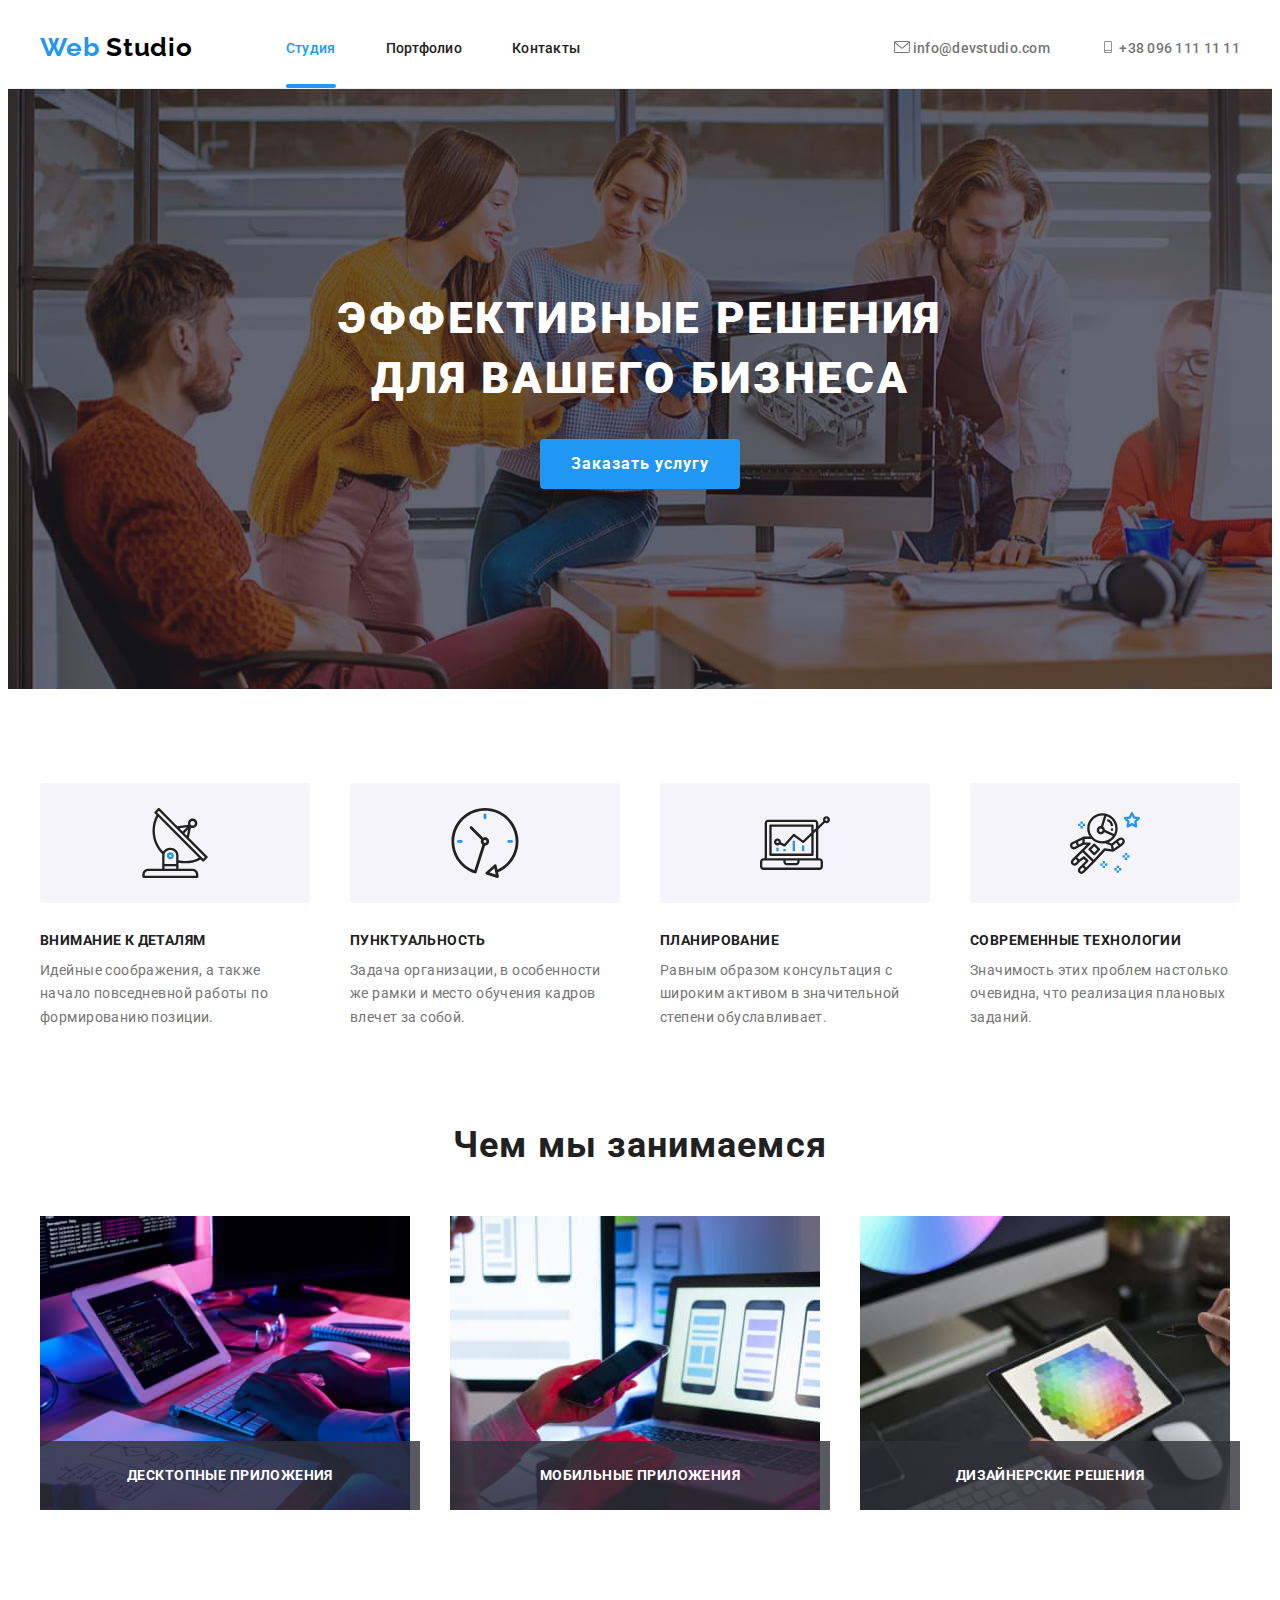
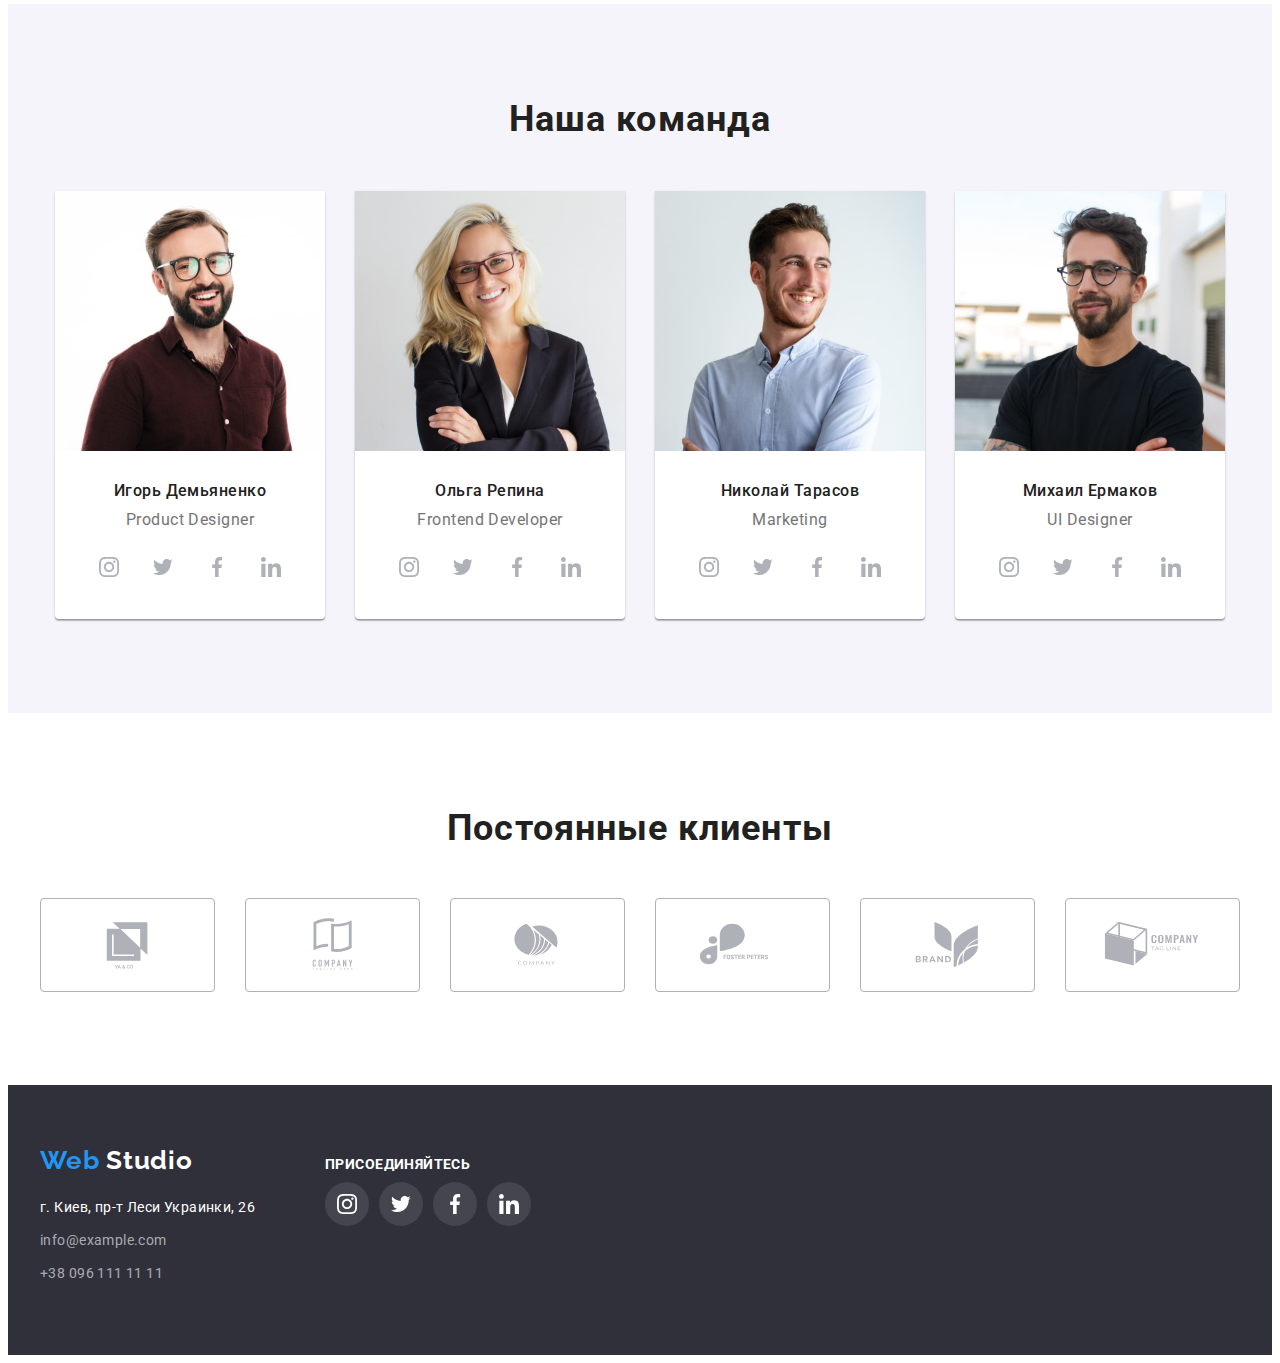
==== index.html @ 9832f0da "HW5" ====
<!DOCTYPE html>
<html lang="ru">
  <head>
    <meta charset="UTF-8" />
    <meta http-equiv="X-UA-Compatible" content="IE=edge" />
    <meta name="viewport" content="width=device-width, initial-scale=1.0" />
    <title>Судия</title>
    <link rel="preconnect" href="https://fonts.googleapis.com" />
    <link rel="preconnect" href="https://fonts.gstatic.com" crossorigin />
    <link
      href="https://fonts.googleapis.com/css2?family=Raleway:wght@700&family=Roboto:wght@400;500;700;900&display=swap"
      rel="stylesheet"
    />
    <link
      rel="stylesheet"
      href="https://cdnjs.cloudflare.com/ajax/libs/modern-normalize/1.1.0/modern-normalize.min.css"
      integrity="sha512-wpPYUAdjBVSE4KJnH1VR1HeZfpl1ub8YT/NKx4PuQ5NmX2tKuGu6U/JRp5y+Y8XG2tV+wKQpNHVUX03MfMFn9Q=="
      crossorigin="anonymous"
      referrerpolicy="no-referrer"
    />
    <link rel="stylesheet" href="./css/styles.css" />
  </head>
  <body>
    <!--Шапка-->
    <header class="header">
      <div class="container header-conteiner">
        <nav class="header-nav">
          <div class="logo-all">
            <a class="logo link" href="index.html" lang="en"
              >Web<span class="logo logo-text"> Studio</span></a
            >
          </div>
          <ul class="header-list list">
            <li class="header-item">
              <a class="header-link link current" href="./index.html">Студия</a>
            </li>
            <li class="header-item">
              <a class="header-link link" href="./portfolio.html">Портфолио</a>
            </li>
            <li class="header-item link"><a class="header-link link" href="">Контакты</a></li>
          </ul>
        </nav>
        <ul class="header-list list">
          <li class="header-item">
            <a class="header-address link" href="mailto:info@devstudio.com"
              ><svg class="icon-envelope" width="16" height="12">
                <use href="./images/symbol-defs.svg#icon-envelope"></use>
              </svg>
              info@devstudio.com</a
            >
          </li>
          <li class="header-item">
            <a class="header-address link" href="tel:+380961111111"
              ><svg class="icon-smartphone" width="16" height="12">
                <use href="./images/symbol-defs.svg#icon-smartphone"></use>
              </svg>
              +38 096 111 11 11</a
            >
          </li>
        </ul>
      </div>
    </header>
    <main>
      <!--Герой-->
      <section class="hero">
        <div class="container">
          <h1 class="hero-title">Эффективные решения для вашего бизнеса</h1>
          <button class="hero-btn button" type="button" data-modal-open>Заказать услугу</button>
        </div>
      </section>
      <!--Преимущества-->
      <section class="advantages">
        <div class="container">
          <h2 class="visually-hidden advantages-tittle title">Преимущества</h2>
          <ul class="advantages-list list">
            <li class="advantages-item">
              <div class="advantages-icon">
                <svg class="icon-antenna" width="70" height="70">
                  <use href="./images/symbol-defs.svg#icon-antenna"></use>
                </svg>
              </div>
              <h3 class="advantages-subtittle">Внимание к деталям</h3>
              <p class="advantages-text">
                Идейные соображения, a также начало повседневной работы по формированию позиции.
              </p>
            </li>
            <li class="advantages-item">
              <div class="advantages-icon">
                <svg class="icon-clock" width="70" height="70">
                  <use href="./images/symbol-defs.svg#icon-clock"></use>
                </svg>
              </div>
              <h3 class="advantages-subtittle">Пунктуальность</h3>
              <p class="advantages-text">
                Задача организации, в особенности же рамки и место обучения кадров влечет за собой.
              </p>
            </li>
            <li class="advantages-item">
              <div class="advantages-icon">
                <svg class="icon-diagram" width="70" height="70">
                  <use href="./images/symbol-defs.svg#icon-diagram"></use>
                </svg>
              </div>
              <h3 class="advantages-subtittle">Планирование</h3>
              <p class="advantages-text">
                Равным образом консультация c широким активом в значительной степени обуславливает.
              </p>
            </li>
            <li class="advantages-item">
              <div class="advantages-icon">
                <svg class="icon-astronaut" width="70" height="70">
                  <use href="./images/symbol-defs.svg#icon-astronaut"></use>
                </svg>
              </div>
              <h3 class="advantages-subtittle">Современные технологии</h3>
              <p class="advantages-text">
                Значимость этих проблем настолько очевидна, что реализация плановых заданий.
              </p>
            </li>
          </ul>
        </div>
      </section>
      <!--Чем мы занимаемся-->
      <section class="job">
        <div class="container">
          <h2 class="job-tittle title">Чем мы занимаемся</h2>
          <ul class="job-list list">
            <li class="job-item">
              <img
                class="job-img"
                src="./images/typinghands.jpg"
                alt="Руки печатают текст на клавиатуре"
                width="370"
                height="294"
              />
              <h3 class="job-subtitle">Десктопные приложения</h3>
            </li>
            <li class="job-item">
              <img
                class="job-img"
                src="./images/laptopwithphone.jpg"
                alt="Ноутбук и телефон в руках"
                width="370"
                height="294"
              />
              <h3 class="job-subtitle">Мобильные приложения</h3>
            </li>
            <li class="job-item">
              <img
                class="job-img"
                src="./images/paletteonthetablet.jpg"
                alt="Палитра на планшете"
                width="370"
                height="294"
              />
              <h3 class="job-subtitle">Дизайнерские решения</h3>
            </li>
          </ul>
        </div>
      </section>
      <!--Команада-->
      <section class="team">
        <div class="container">
          <h2 class="team-tittle title">Наша команда</h2>
          <ul class="team-list list">
            <li class="team-item">
                <img
                  class="team-img"
                  src="./images/productdesigner.jpg"
                  alt="Фото Игоря Демьяненко"
                  width="270"
                  height="260"
                />
                <div class="team-container">
                  <h3 class="team-subtittle">Игорь Демьяненко</h3>
                  <p class="team-text" lang="en">Product Designer</p>
                  <div class="team-soc">
                    <ul class="soc-list list">
                      <li class="soc-item">
                        <a class="soc-link link" href="https://instagram.com"
                          ><svg class="icon-instagram" width="20" height="20">
                            <use href="./images/symbol-defs.svg#icon-instagram"></use></svg></a>
                      </li>
                      <li class="soc-item">
                        <a class="soc-link link" href="https://twitter.com">
                          <svg class="icon-twitter" width="20" height="20">
                            <use href="./images/symbol-defs.svg#icon-twitter"></use></svg>
                        </a>
                      </li>
                      <li class="soc-item">
                        <a class="soc-link link" href="https://facebook.com">
                          <svg class="icon-facebook" width="20" height="20">
                            <use href="./images/symbol-defs.svg#icon-facebook"></use></svg>
                        </a>
                      </li>
                      <li class="soc-item">
                        <a class="soc-link link" href="https://linkedin.com">
                          <svg class="icon-linkedin" width="20" height="20">
                            <use href="./images/symbol-defs.svg#icon-linkedin"></use></svg>
                        </a>
                      </li>
                    </ul>
                  </div>
                </div>
            </li>
            <li class="team-item">
                <img
                  class="team-img"
                  src="./images/frontenddeveloper.jpg"
                  alt="Фото Ольги Репиной"
                  width="270"
                  height="260" />
                <div class="team-container">
                  <h3 class="team-subtittle">Ольга Репина</h3>
                  <p class="team-text" lang="en">Frontend Developer</p>
                  <div class="team-soc">
                    <ul class="soc-list list">
                      <li class="soc-item">
                        <a class="soc-link link" href="https://www.instagram.com/">
                          <svg class="icon-instagram" width="20" height="20">
                            <use href="./images/symbol-defs.svg#icon-instagram"></use>
                          </svg>
                        </a>
                      </li>
                      <li class="soc-item">
                        <a class="soc-link link" href="https://twitter.com">
                          <svg class="icon-twitter" width="20" height="20">
                            <use href="./images/symbol-defs.svg#icon-twitter"></use>
                          </svg>
                        </a>
                      </li>
                      <li class="soc-item">
                        <a class="soc-link link" href="https://www.facebook.com">
                          <svg class="icon-facebook" width="20" height="20">
                            <use href="./images/symbol-defs.svg#icon-facebook"></use>
                          </svg>
                        </a>
                      </li>
                      <li class="soc-item">
                        <a class="soc-link link" href="https://www.linkedin.com">
                          <svg class="icon-linkedin" width="20" height="20">
                            <use href="./images/symbol-defs.svg#icon-linkedin"></use>
                          </svg>
                        </a>
                      </li>
                    </ul>
                  </div></div
              >
            </li>
            <li class="team-item">
                <img
                  class="team-img"
                  src="./images/marketing.jpg"
                  alt="Фото Николая Тарасова"
                  width="270"
                  height="260" />
                <div class="team-container">
                  <h3 class="team-subtittle">Николай Тарасов</h3>
                  <p class="team-text" lang="en">Marketing</p>
                  <div class="team-soc">
                    <ul class="soc-list list">
                      <li class="soc-item">
                        <a class="soc-link link" href="https://www.instagram.com/">
                          <svg class="icon-instagram" width="20" height="20">
                            <use href="./images/symbol-defs.svg#icon-instagram"></use>
                          </svg>
                        </a>
                      </li>
                      <li class="soc-item">
                        <a class="soc-link link" href="https://twitter.com">
                          <svg class="icon-twitter" width="20" height="20">
                            <use href="./images/symbol-defs.svg#icon-twitter"></use>
                          </svg>
                        </a>
                      </li>
                      <li class="soc-item">
                        <a class="soc-link link" href="https://www.facebook.com">
                          <svg class="icon-facebook" width="20" height="20">
                            <use href="./images/symbol-defs.svg#icon-facebook"></use>
                          </svg>
                        </a>
                      </li>
                      <li class="soc-item">
                        <a class="soc-link link" href="https://www.linkedin.com">
                          <svg class="icon-linkedin" width="20" height="20">
                            <use href="./images/symbol-defs.svg#icon-linkedin"></use>
                          </svg>
                        </a>
                      </li>
                    </ul>
                  </div></div
              >
            </li>
            <li class="team-item">
                <img
                  class="team-img"
                  src="./images/uidesigner.jpg"
                  alt="Фото Михаила Ермакова"
                  width="270"
                  height="260" />
                <div class="team-container">
                  <h3 class="team-subtittle">Михаил Ермаков</h3>
                  <p class="team-text" lang="en">UI Designer</p>
                  <div class="team-soc">
                    <ul class="soc-list list">
                      <li class="soc-item">
                        <a class="soc-link link" href="https://www.instagram.com/">
                          <svg class="icon-instagram" width="20" height="20">
                            <use href="./images/symbol-defs.svg#icon-instagram"></use>
                          </svg>
                        </a>
                      </li>
                      <li class="soc-item">
                        <a class="soc-link link" href="https://twitter.com">
                          <svg class="icon-twitter" width="20" height="20">
                            <use href="./images/symbol-defs.svg#icon-twitter"></use>
                          </svg>
                        </a>
                      </li>
                      <li class="soc-item">
                        <a class="soc-link link" href="https://www.facebook.com">
                          <svg class="icon-facebook" width="20" height="20">
                            <use href="./images/symbol-defs.svg#icon-facebook"></use>
                          </svg>
                        </a>
                      </li>
                      <li class="soc-item">
                        <a class="soc-link link" href="https://www.linkedin.com">
                          <svg class="icon-linkedin" width="20" height="20">
                            <use href="./images/symbol-defs.svg#icon-linkedin"></use>
                          </svg>
                        </a>
                      </li>
                    </ul>
                  </div></div
              >
            </li>
          </ul>
        </div>
      </section>
      <!-- Постоянные клиенты -->
      <section class="clients">
        <div class="container">
          <h2 class="clients-tittle title">Постоянные клиенты</h2>
          <ul class="clients-list list">
            <li class="clients-item">
              <a class="clients-link link" href="">
                <svg class="clients-icon-Fgroup" width="106" height="60">
                  <use href="./images/symbol-defs.svg#icon-Fgroup"></use>
                </svg>
              </a>
            </li>
            <li class="clients-item">
              <a class="clients-link link" href="">
                <svg class="clients-icon-Sgroup" width="106" height="60">
                  <use href="./images/symbol-defs.svg#icon-Sgroup"></use>
                </svg>
              </a>
            </li>
            <li class="clients-item">
              <a class="clients-link link" href="">
                <svg class="clients-icon-Tgroup" width="106" height="60">
                  <use href="./images/symbol-defs.svg#icon-Tgroup"></use>
                </svg>
              </a>
            </li>
            <li class="clients-item">
              <a class="clients-link link" href="">
                <svg class="clients-icon-Fogroup" width="106" height="60">
                  <use href="./images/symbol-defs.svg#icon-Fogroup"></use>
                </svg>
              </a>
            </li>
            <li class="clients-item">
              <a class="clients-link link" href="">
                <svg class="clients-icon-Figroup" width="106" height="60">
                  <use href="./images/symbol-defs.svg#icon-Figroup"></use>
                </svg>
              </a>
            </li>
            <li class="clients-item">
              <a class="clients-link link" href="">
                <svg class="clients-icon-Sigroup" width="106" height="60">
                  <use href="./images/symbol-defs.svg#icon-Sigroup"></use>
                </svg>
              </a>
            </li>
          </ul>
        </div>
      </section>
    </main>
    <!--Футер-->
    <footer class="footer">
      <div class="container footer-container">
        <div class="adress">
          <a class="logo link" href="index.html" lang="en"
            >Web<span class="logo logo-footer"> Studio</span></a
          >
          <address class="footer-address">
            <ul class="footer-list list">
              <li class="footer-item">
                <a
                  class="footer-link link"
                  href="https://bit.ly/3pXMvUd"
                  target="_blank"
                  rel="noopener noreferrer"
                  >г. Киев, пр-т Леси Украинки, 26</a
                >
              </li>
              <li class="footer-item">
                <a class="footer-contacts link" href="mailto:info@devstudio.com"
                  >info@example.com</a
                >
              </li>
              <li class="footer-item">
                <a class="footer-contacts link" href="tel:+380961111111">+38 096 111 11 11</a>
              </li>
            </ul>
          </address>
        </div>
        <div class="social">
          <h2 class="social-title">Присоединяйтесь</h2>
          <ul class="social-list list">
            <li class="social-item">
              <a class="social-link link" href="https://www.instagram.com/">
                <svg class="icon-instagram" width="20" height="20">
                  <use href="./images/symbol-defs.svg#icon-instagram"></use>
                </svg>
              </a>
            </li>
            <li class="social-item">
              <a class="social-link link" href="https://twitter.com">
                <svg class="icon-twitter" width="20" height="20">
                  <use href="./images/symbol-defs.svg#icon-twitter"></use>
                </svg>
              </a>
            </li>
            <li class="social-item">
              <a class="social-link link" href="https://www.facebook.com">
                <svg class="icon-facebook" width="20" height="20">
                  <use href="./images/symbol-defs.svg#icon-facebook"></use>
                </svg>
              </a>
            </li>
            <li class="social-item">
              <a class="social-link link" href="https://www.linkedin.com">
                <svg class="icon-linkedin" width="20" height="20">
                  <use href="./images/symbol-defs.svg#icon-linkedin"></use>
                </svg>
              </a>
            </li>
          </ul>
        </div>
      </div>
    </footer>
    <div class="backdrop is-hidden" data-modal>
      <div class="modal">
        <button class="modal-btn" type="button" data-modal-close>
          <svg class="icon-close" width="18" height="18">
            <use href="./images/symbol-defs.svg#icon-close"></use>
          </svg>
        </button>
      </div>
    </div>
    <script src="./js/modal.js"></script>
  </body>
</html>
---- css/styles.css ----
:root {
  --main-BG-color: #e5e5e5;
  --main-text-color: #757575;
  --main-btn-color: #2196f3;
  --second-btn-color: #f5f4fa;
  --hero-btn-color: #188ce8;
  --main-tittle-color: #ffffff;
  --second-tittle-color: #212121;
  --accent: #2196f3;
  --max-margin: 50px;
  --min-margin: 10px;
  --average-margin: 30px;
  --transition-duration: 250ms;
  --transition-timing-function: cubic-bezier(0.4, 0, 0.2, 1);
}
p,
h1,
h2,
h3,
h4,
h5,
h6 {
  margin: 0;
}
ul,
ol {
  margin: 0;
  padding: 0;
}
img {
  display: block;
  margin: 0;
}

body {
  font-family: 'Roboto', sans-serif;
  color: var(--main-text-color);
}
.container {
  width: 1200px;
  margin-left: auto;
  margin-right: auto;
  padding-left: 15px;
  padding-right: 15px;
  /* outline: 1px solid red; */
}

.link {
  text-decoration: none;
}
.list {
  list-style: none;
}
.button {
  font-family: inherit;
  font-style: normal;
  cursor: pointer;
}
.title {
  font-weight: 700;
  font-size: 36px;
  line-height: 1.17;
  text-align: center;
  letter-spacing: 0.03em;
  color: var(--second-tittle-color);
}
.visually-hidden {
  position: absolute;
  white-space: nowrap;
  width: 1px;
  height: 1px;
  overflow: hidden;
  border: 0;
  padding: 0;
  clip: rect(0 0 0 0);
  clip-path: inset(50%);
  margin: -1px;
}
/*------------------------- HEADER ---------------------------------------------------------------------------------------------------------------------------------- */
.header {
  padding-top: 24px;
  padding-bottom: 25px;

  border-bottom: 1px solid #ececec;
  background-color: #fff;
}
.header-conteiner {
  display: flex;
  justify-content: space-between;
}
.header-nav {
  display: flex;
  align-items: center;
}
.logo-all {
  margin-right: 93px;
}

.logo {
  font-family: 'Raleway';
  font-weight: 700;
  font-size: 26px;
  line-height: 1.19;
  letter-spacing: 0.03em;

  color: var(--accent);
  transition: color var(--transition-duration) var(--transition-timing-function);
}
.logo-text {
  color: #000000;
}
.logo:hover,
.logo:focus {
  color: var(--accent);
}

.header-list {
  display: flex;
  margin-left: auto;
  align-items: center;
}
.header-item:not(:first-child) {
  margin-left: 50px;
}

.header-link {
  font-weight: 500;
  font-size: 14px;
  line-height: 1.14;
  letter-spacing: 0.02em;
  color: var(--second-tittle-color);
  position: relative;
  transition: color var(--transition-duration) var(--transition-timing-function);
}
.header-link:hover,
.header-link:focus {
  color: var(--accent);
}
.current {
  color: var(--accent);
}

.header-link.current::after {
  content: '';
  position: absolute;
  left: 0;
  bottom: -32px;
  width: 100%;
  height: 4px;
  background: var(--accent);
  border-radius: 2px;
}

.header-address {
  font-weight: 500;
  font-size: 14px;
  line-height: 1.14;
  letter-spacing: 0.02em;
  color: var(--main-text-color);
  transition: color var(--transition-duration) var(--transition-timing-function);
}
.header-address:hover,
.header-address:focus {
  color: var(--accent);
}

.icon-smartphone,
.icon-envelope {
  fill: currentColor;
}

/*------------------------- INDEX HERO ------------------------------------------------------------------------------------------------------------------------------*/
.hero {
  background-color: #2f303a;
  background-image: linear-gradient(rgba(47, 48, 58, 0.4), rgba(47, 48, 58, 0.4)),
    url(../images/herobg.jpg);
  padding-top: 200px;
  padding-bottom: 200px;
  max-width: 1600px;
  margin: 0 auto;
}
.hero-title {
  font-weight: 900;
  font-size: 44px;
  line-height: 1.36;
  text-align: center;
  letter-spacing: 0.06em;
  text-transform: uppercase;

  margin-bottom: var(--average-margin);
  margin-left: auto;
  margin-right: auto;
  max-width: 696px;

  color: var(--main-tittle-color);
}
.hero-btn {
  font-weight: 700;
  font-size: 16px;
  line-height: 1.88;
  letter-spacing: 0.06em;

  display: block;
  min-width: 200px;
  height: 50px;
  padding-top: 10px;
  padding-bottom: 10px;
  margin: auto;
  border: transparent;
  border-radius: 4px;
  color: #ffffff;
  background-color: var(--main-btn-color);
  transition: background-color var(--transition-duration) var(--transition-timing-function);
}
.hero-btn:hover,
.hero-btn:focus {
  background-color: var(--hero-btn-color);
}

/*------------------------- INDEX ADVANTAGES ------------------------------------------------------------------------------------------------------------------------------*/
.advantages {
  padding-top: 94px;
  padding-bottom: 47px;
}

.advantages-list {
  display: flex;
  justify-content: space-between;
}
.advantages-item {
  width: 270px;
  text-align: left;
}
.advantages-item:not(:first-child) {
  margin-left: var(--average-margin-margin);
}
.advantages-icon {
  width: 100%;
  height: 120px;
  background: #f5f4fa;
  border-radius: 4px;
  padding: 25px, 100px;
  margin-bottom: var(--average-margin);
  display: flex;
  justify-content: center;
  align-items: center;
}

.advantages-subtittle {
  font-size: 14px;
  line-height: 1.14;
  letter-spacing: 0.03em;
  text-transform: uppercase;
  color: var(--second-tittle-color);
  margin-bottom: var(--min-margin);
}
.advantages-text {
  font-size: 14px;
  line-height: 1.71;
  letter-spacing: 0.03em;
}

/*------------------------- INDEX JOB ------------------------------------------------------------------------------------------------------------------------------*/
.job {
  padding-top: 47px;
  padding-bottom: 94px;
}
.job-tittle {
  margin-bottom: var(--max-margin);
}
.job-list {
  display: flex;
  margin-left: -30px;
}
.job-item {
  width: calc(100% / 3 - 30px);
  margin-left: var(--average-margin);
  position: relative;
}
.job-subtitle {
  width: 100%;
  font-size: 14px;
  line-height: 1.14;
  text-align: center;
  letter-spacing: 0.03em;
  text-transform: uppercase;

  color: var(--main-tittle-color);
  background: rgba(47, 48, 58, 0.8);
  padding-top: 27px;
  padding-bottom: 27px;
  position: absolute;
  bottom: 0;
  display: flex;
  align-items: center;
  justify-content: center;
}
/*------------------------- INDEX TEAM ------------------------------------------------------------------------------------------------------------------------------*/

.team {
  background-color: #f5f4fa;
  padding-top: 94px;
  padding-bottom: 94px;
}
.team-tittle {
  margin-bottom: var(--max-margin);
}
.team-list {
  display: flex;
  justify-content: center;
}

.team-item {
  min-width: 270px;

  background-color: #ffffff;
  box-shadow: 0px 1px 3px rgba(0, 0, 0, 0.12), 0px 1px 1px rgba(0, 0, 0, 0.14),
    0px 2px 1px rgba(0, 0, 0, 0.2);
  border-radius: 0px 0px 4px 4px;
}
.team-item:not(:first-child) {
  margin-left: var(--average-margin);
}
.team-subtittle {
  font-weight: 500;
  font-size: 16px;
  line-height: 1.19;
  text-align: center;
  letter-spacing: 0.03em;

  color: var(--second-tittle-color);

  margin-bottom: var(--min-margin);
}
.team-text {
  font-size: 16px;
  line-height: 1.19;
  text-align: center;
  letter-spacing: 0.03em;

  color: var(--main-text-color);
}
.team-container {
  padding-top: 30px;
  padding-bottom: 30px;
}
.soc-list {
  margin-top: 16px;
  display: flex;
  justify-content: center;
  align-items: center;
}
.soc-item {
  color: #afb1b8;
  width: 44px;
  height: 44px;
  border-radius: 50%;
  display: flex;
  justify-content: center;
  align-items: center;
}
.soc-item:not(:last-child) {
  margin-right: var(--min-margin);
}

.soc-link {
  display: flex;
  justify-content: center;
  align-items: center;
  color: inherit;
  width: 100%;
  height: 100%;
  border-radius: 50%;
  transition: color var(--transition-duration) var(--transition-timing-function),
    background-color var(--transition-duration) var(--transition-timing-function);
}
.soc-link:hover,
.soc-link:focus {
  color: #ffffff;
  background-color: var(--accent);
}

.icon-instagram {
  fill: currentColor;
}
.icon-twitter {
  fill: currentColor;
}
.icon-facebook {
  fill: currentColor;
}
.icon-linkedin {
  fill: currentColor;
}
/*-------------------------  CLIENTS ------------------------------------------------------------------------------------------------------------------------------*/
.clients {
  padding-top: 94px;
  padding-bottom: 94px;
}
.clients-tittle {
  margin-bottom: var(--max-margin);
}

.clients-list {
  margin-left: -30px;
  display: flex;
  justify-content: center;
  align-items: center;
}

.clients-item {
  color: #afb1b8;
  width: calc(100% / 6 - 30px);
  height: 92px;
  margin-left: var(--average-margin);
  display: flex;
  justify-content: center;
  align-items: center;
}

.clients-link {
  color: inherit;
  display: flex;
  justify-content: center;
  align-items: center;
  border: 1px solid #afb1b8;
  border-radius: 4px;
  width: 100%;
  height: 100%;
  transition: color var(--transition-duration) var(--transition-timing-function),
    border var(--transition-duration) var(--transition-timing-function);
}
.clients-link:hover,
.clients-link:focus {
  color: var(--accent);
  border: 1px solid var(--accent);
}
.clients-icon-Fgroup {
  fill: currentColor;
}
.clients-icon-Sgroup {
  fill: currentColor;
}
.clients-icon-Tgroup {
  fill: currentColor;
}
.clients-icon-Fogroup {
  fill: currentColor;
}
.clients-icon-Figroup {
  fill: currentColor;
}
.clients-icon-Sigroup {
  fill: currentColor;
}

/*-------------------------  FOOTER ------------------------------------------------------------------------------------------------------------------------------*/
.footer {
  background-color: #2f303a;
  padding-top: 60px;
  padding-bottom: 60px;
}
.footer-container {
  display: flex;
  align-items: baseline;
}
.adress {
  margin-right: 70px;
}

.logo-footer {
  color: #ffffff;
  margin-bottom: 20px;
}
.footer-address {
  margin-top: 20px;
}
.footer-item {
  font-family: inherit;
  font-style: normal;
  font-size: 14px;
  line-height: 1.71;
  letter-spacing: 0.03em;

  margin-bottom: 9px;
}
.footer-link {
  color: #ffffff;
  transition: color var(--transition-duration) var(--transition-timing-function);
}
.footer-contacts {
  color: rgba(255, 255, 255, 0.6);
  transition: color var(--transition-duration) var(--transition-timing-function);
}

.footer-link:hover,
.footer-link:focus,
.footer-contacts:hover,
.footer-contacts:focus {
  color: var(--accent);
}
.social-title {
  font-family: 'Roboto';
  font-size: 14px;
  line-height: 1, 14;
  letter-spacing: 0.03em;
  text-transform: uppercase;
  margin-bottom: var(--min-margin);

  color: #ffffff;
}
.social-list {
  display: flex;
  justify-content: center;
  align-items: center;
}

.social-item {
  background-color: rgba(255, 255, 255, 0.1);
  color: #ffffff;
  width: 44px;
  height: 44px;
  border-radius: 50%;
  display: flex;
  justify-content: center;
  align-items: center;
}
.social-item:not(:last-child) {
  margin-right: var(--min-margin);
}

.social-link {
  display: flex;
  justify-content: center;
  align-items: center;
  color: inherit;
  width: 100%;
  height: 100%;
  border-radius: 50%;
  transition: background-color var(--transition-duration) var(--transition-timing-function);
}
.social-link:hover,
.social-link:focus {
  background-color: var(--accent);
}

.icon-instagram {
  fill: currentColor;
}
.icon-twitter {
  fill: currentColor;
}
.icon-facebook {
  fill: currentColor;
}
.icon-linkedin {
  fill: currentColor;
}

.backdrop {
  width: 100%;
  height: 100%;
  background: rgba(0, 0, 0, 0.2);
  position: fixed;
  top: 0;
  transition: opacity var(--transition-duration) var(--transition-timing-function),
    visibility var(--transition-duration) var(--transition-timing-function);
}

.backdrop.is-hidden .modal {
  transform: translate(-90%, 90%) scale(0) rotate(-360deg);
  opacity: 0.2;
}

.is-hidden {
  visibility: hidden;
  opacity: 0;
  pointer-events: none;
}
.no-scroll {
  overflow: hidden;
}
.modal {
  width: 528px;
  min-height: 581px;
  background: #ffffff;
  box-shadow: 0px 1px 3px rgba(0, 0, 0, 0.12), 0px 1px 1px rgba(0, 0, 0, 0.14),
    0px 2px 1px rgba(0, 0, 0, 0.2);
  border-radius: 4px;
  position: absolute;
  top: 50%;
  left: 50%;
  transform: translate(-50%, -50%) scale(1) rotate(0);
  transition: transform var(--transition-duration) var(--transition-timing-function),
    opacity var(--transition-duration) var(--transition-timing-function);
}

.modal-btn {
  width: 30px;
  height: 30px;
  background: transparent;
  border: 1px solid rgba(0, 0, 0, 0.1);
  border-radius: 50%;
  position: absolute;
  top: 8px;
  right: 8px;
  display: flex;
  align-items: center;
}

/*-------------------------  PORTFOLIO HTML ------------------------------------------------------------------------------------------------------------------------------*/
.works {
  padding-top: 94px;
  padding-bottom: 94px;
}
.works-list {
  margin-bottom: 50px;
  display: flex;
  justify-content: center;
}
.works-items:not(:first-child) {
  margin-left: 8px;
}
.works-btn {
  font-weight: 500;
  font-size: 16px;
  line-height: 1.62;
  text-align: center;
  letter-spacing: 0.03em;

  padding: 6px 22px;
  border-radius: 4px;
  border: transparent;
  color: var(--second-tittle-color);
  background-color: var(--second-btn-color);
  transition: color var(--transition-duration) var(--transition-timing-function),
    background-color var(--transition-duration) var(--transition-timing-function),
    box-shadow var(--transition-duration) var(--transition-timing-function);
}

.works-btn:hover,
.works-btn:focus {
  color: #ffffff;
  background-color: var(--main-btn-color);
  box-shadow: 0px 3px 1px rgba(0, 0, 0, 0.1), 0px 1px 2px rgba(0, 0, 0, 0.08),
    0px 2px 2px rgba(0, 0, 0, 0.12);
}
.works-ul {
  display: flex;
  flex-wrap: wrap;
  margin-left: -30px;
  margin-top: -30px;
}
.works-item {
  max-width: 370px;
  flex-basis: calc(100% / 3 - 30px);
  margin-left: 30px;
  margin-top: 30px;

  border-bottom: 1px solid #eeeeee;
  transition: box-shadow var(--transition-duration) var(--transition-timing-function);
}

.works-item:nth-first-child(-n + 3) {
  margin-top: 0;
}

.works-link{
  width: 100%;
}
.works-link:hover .works-top-text,
.works-link:focus .works-top-text{
    transform: translateY(0);
}

.works-item:hover{
  box-shadow: 0px 1px 1px rgba(0, 0, 0, 0.12), 0px 4px 4px rgba(0, 0, 0, 0.06),
    1px 4px 6px rgba(0, 0, 0, 0.16);
}

.works-thumb {
  position: relative;
  overflow: hidden;
}

.works-top-text {
  font-size: 18px;
  line-height: 1.56;
  letter-spacing: 0.03em;
  padding: 63px 24px;
  height: 100%;
  color: #ffffff;
  background-color: rgba(33, 150, 243, 0.9);

  position: absolute;
  top: 0;
  transform: translateY(100%);
  transition: transform var(--transition-duration) var(--transition-timing-function);
}

.works-info {
  padding: 20px 24px;
}
.works-subtittle {
  font-size: 18px;
  line-height: 2;
  letter-spacing: 0.06em;
  color: var(--second-tittle-color);
}
.works-text {
  font-size: 16px;
  line-height: 1.88;
  letter-spacing: 0.03em;
  color: var(--main-text-color);
}
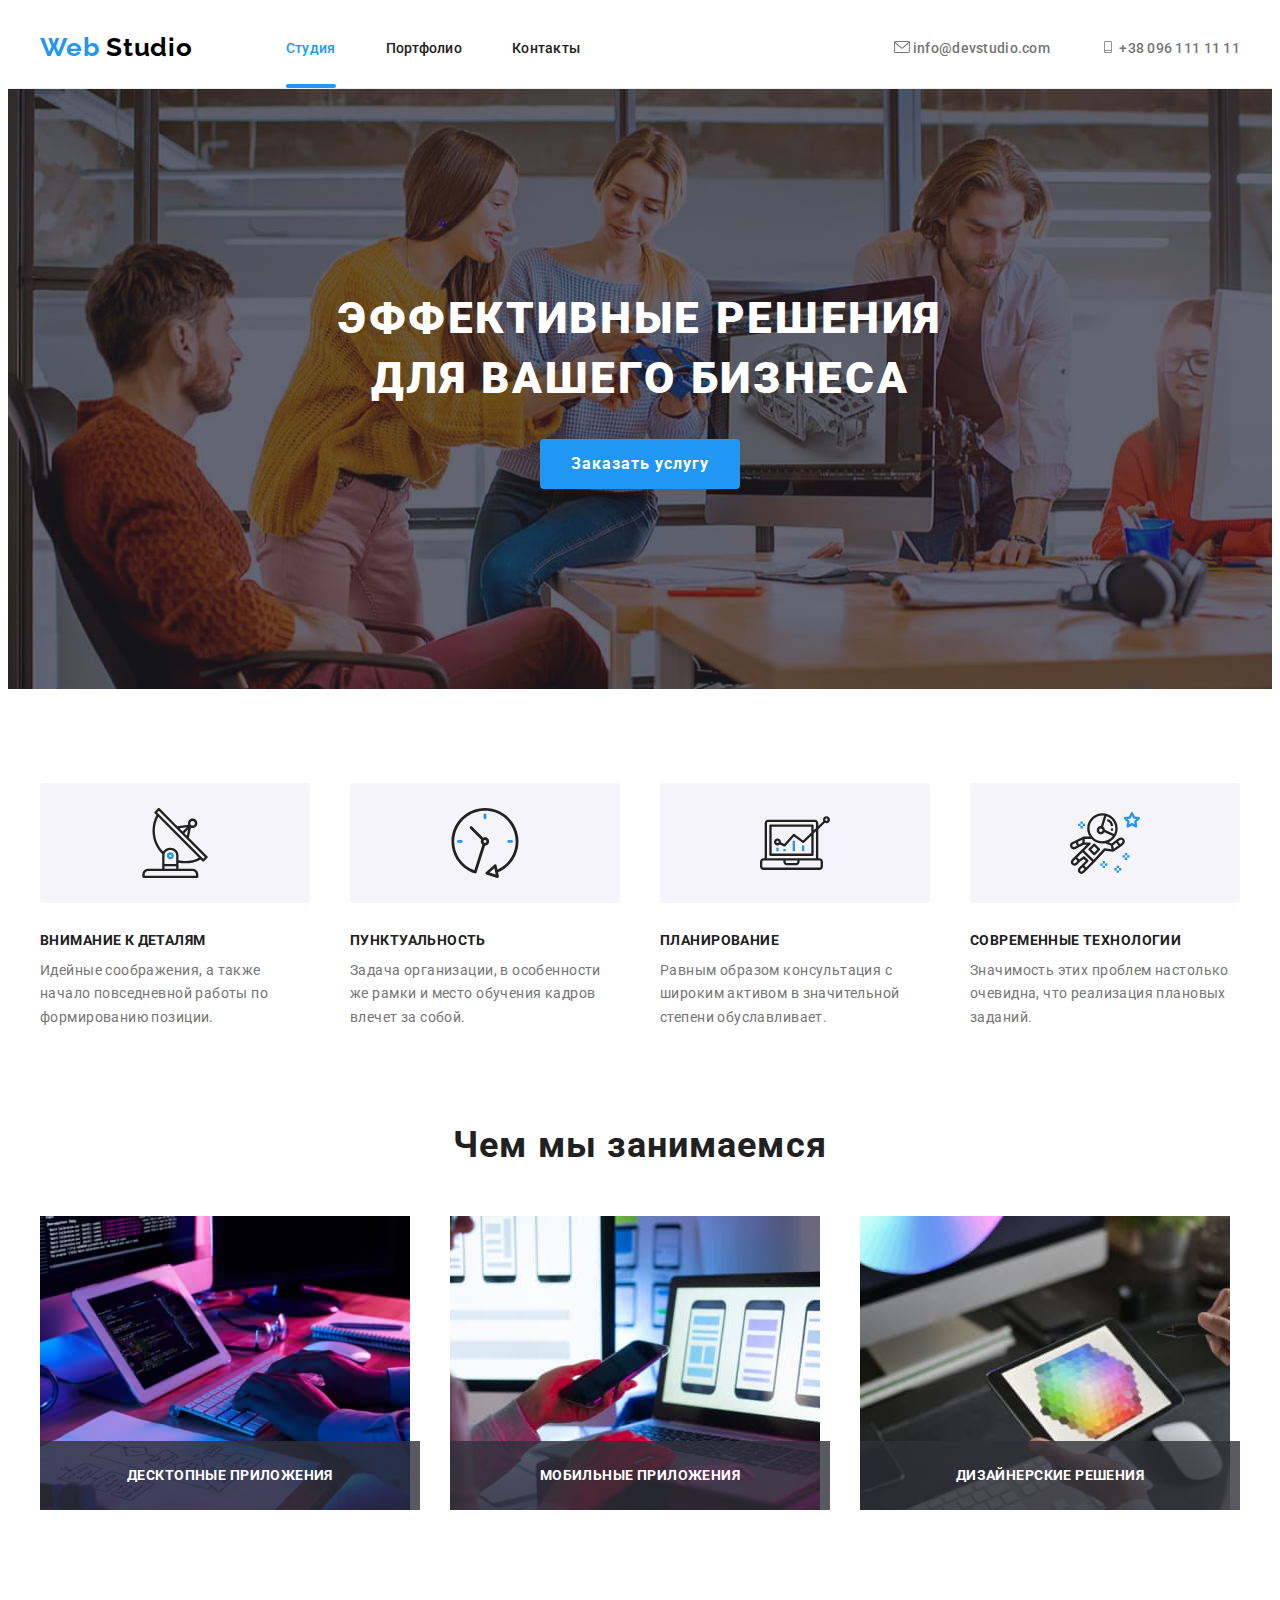
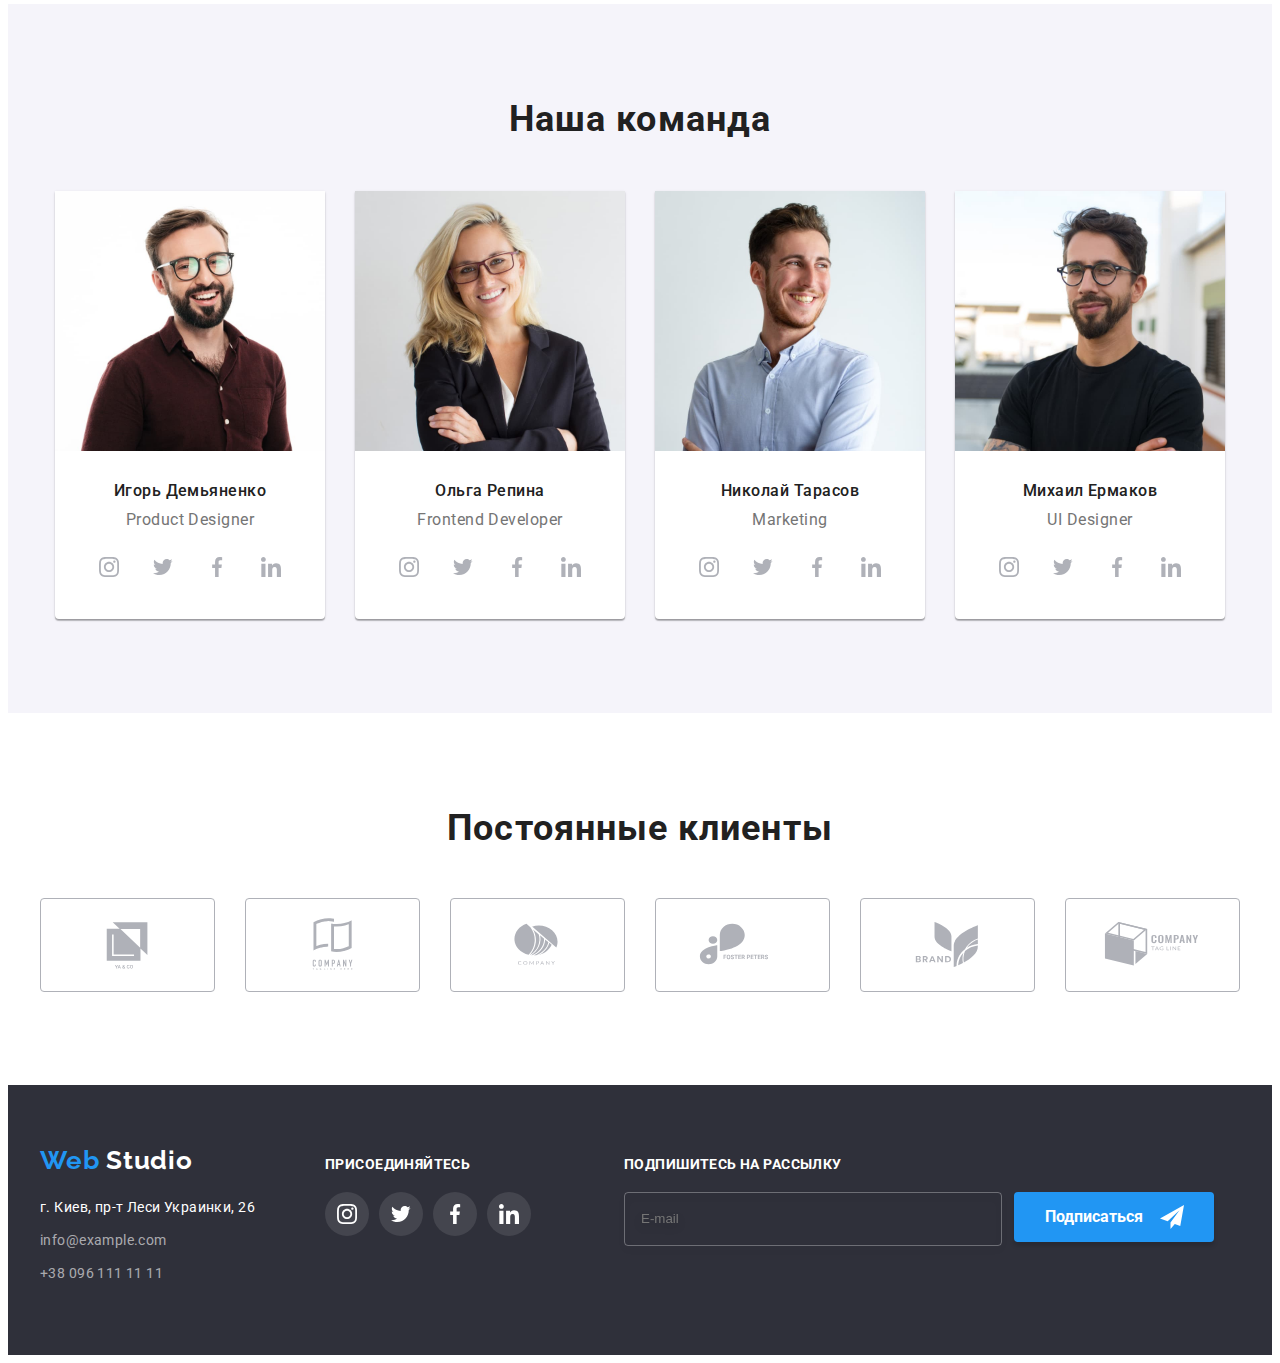
==== commit d60fa90a: "Update modal" ====
--- a/index.html
+++ b/index.html
@@ -24,6 +24,7 @@
     <!--Шапка-->
     <header class="header">
       <div class="container header-conteiner">
+        
         <nav class="header-nav">
           <div class="logo-all">
             <a class="logo link" href="index.html" lang="en"
@@ -37,7 +38,9 @@
             <li class="header-item">
               <a class="header-link link" href="./portfolio.html">Портфолио</a>
             </li>
-            <li class="header-item link"><a class="header-link link" href="">Контакты</a></li>
+            <li class="header-item link">
+              <a class="header-link link" href="">Контакты</a>
+            </li>
           </ul>
         </nav>
         <ul class="header-list list">
@@ -65,7 +68,9 @@
       <section class="hero">
         <div class="container">
           <h1 class="hero-title">Эффективные решения для вашего бизнеса</h1>
-          <button class="hero-btn button" type="button" data-modal-open>Заказать услугу</button>
+          <button class="hero-btn button" type="button" data-modal-open>
+            Заказать услугу
+          </button>
         </div>
       </section>
       <!--Преимущества-->
@@ -81,7 +86,8 @@
               </div>
               <h3 class="advantages-subtittle">Внимание к деталям</h3>
               <p class="advantages-text">
-                Идейные соображения, a также начало повседневной работы по формированию позиции.
+                Идейные соображения, a также начало повседневной работы по
+                формированию позиции.
               </p>
             </li>
             <li class="advantages-item">
@@ -92,7 +98,8 @@
               </div>
               <h3 class="advantages-subtittle">Пунктуальность</h3>
               <p class="advantages-text">
-                Задача организации, в особенности же рамки и место обучения кадров влечет за собой.
+                Задача организации, в особенности же рамки и место обучения
+                кадров влечет за собой.
               </p>
             </li>
             <li class="advantages-item">
@@ -103,7 +110,8 @@
               </div>
               <h3 class="advantages-subtittle">Планирование</h3>
               <p class="advantages-text">
-                Равным образом консультация c широким активом в значительной степени обуславливает.
+                Равным образом консультация c широким активом в значительной
+                степени обуславливает.
               </p>
             </li>
             <li class="advantages-item">
@@ -114,7 +122,8 @@
               </div>
               <h3 class="advantages-subtittle">Современные технологии</h3>
               <p class="advantages-text">
-                Значимость этих проблем настолько очевидна, что реализация плановых заданий.
+                Значимость этих проблем настолько очевидна, что реализация
+                плановых заданий.
               </p>
             </li>
           </ul>
@@ -164,176 +173,225 @@
           <h2 class="team-tittle title">Наша команда</h2>
           <ul class="team-list list">
             <li class="team-item">
-                <img
-                  class="team-img"
-                  src="./images/productdesigner.jpg"
-                  alt="Фото Игоря Демьяненко"
-                  width="270"
-                  height="260"
-                />
-                <div class="team-container">
-                  <h3 class="team-subtittle">Игорь Демьяненко</h3>
-                  <p class="team-text" lang="en">Product Designer</p>
-                  <div class="team-soc">
-                    <ul class="soc-list list">
-                      <li class="soc-item">
-                        <a class="soc-link link" href="https://instagram.com"
-                          ><svg class="icon-instagram" width="20" height="20">
-                            <use href="./images/symbol-defs.svg#icon-instagram"></use></svg></a>
-                      </li>
-                      <li class="soc-item">
-                        <a class="soc-link link" href="https://twitter.com">
-                          <svg class="icon-twitter" width="20" height="20">
-                            <use href="./images/symbol-defs.svg#icon-twitter"></use></svg>
-                        </a>
-                      </li>
-                      <li class="soc-item">
-                        <a class="soc-link link" href="https://facebook.com">
-                          <svg class="icon-facebook" width="20" height="20">
-                            <use href="./images/symbol-defs.svg#icon-facebook"></use></svg>
-                        </a>
-                      </li>
-                      <li class="soc-item">
-                        <a class="soc-link link" href="https://linkedin.com">
-                          <svg class="icon-linkedin" width="20" height="20">
-                            <use href="./images/symbol-defs.svg#icon-linkedin"></use></svg>
-                        </a>
-                      </li>
-                    </ul>
-                  </div>
+              <img
+                class="team-img"
+                src="./images/productdesigner.jpg"
+                alt="Фото Игоря Демьяненко"
+                width="270"
+                height="260"
+              />
+              <div class="team-container">
+                <h3 class="team-subtittle">Игорь Демьяненко</h3>
+                <p class="team-text" lang="en">Product Designer</p>
+                <div class="team-soc">
+                  <ul class="soc-list list">
+                    <li class="soc-item">
+                      <a class="soc-link link" href="https://instagram.com"
+                        ><svg class="icon-instagram" width="20" height="20">
+                          <use
+                            href="./images/symbol-defs.svg#icon-instagram"
+                          ></use>
+                        </svg>
+                      </a>
+                    </li>
+                    <li class="soc-item">
+                      <a class="soc-link link" href="https://twitter.com">
+                        <svg class="icon-twitter" width="20" height="20">
+                          <use
+                            href="./images/symbol-defs.svg#icon-twitter"
+                          ></use>
+                        </svg>
+                      </a>
+                    </li>
+                    <li class="soc-item">
+                      <a class="soc-link link" href="https://facebook.com">
+                        <svg class="icon-facebook" width="20" height="20">
+                          <use
+                            href="./images/symbol-defs.svg#icon-facebook"
+                          ></use>
+                        </svg>
+                      </a>
+                    </li>
+                    <li class="soc-item">
+                      <a class="soc-link link" href="https://linkedin.com">
+                        <svg class="icon-linkedin" width="20" height="20">
+                          <use
+                            href="./images/symbol-defs.svg#icon-linkedin"
+                          ></use>
+                        </svg>
+                      </a>
+                    </li>
+                  </ul>
                 </div>
+              </div>
             </li>
             <li class="team-item">
-                <img
-                  class="team-img"
-                  src="./images/frontenddeveloper.jpg"
-                  alt="Фото Ольги Репиной"
-                  width="270"
-                  height="260" />
-                <div class="team-container">
-                  <h3 class="team-subtittle">Ольга Репина</h3>
-                  <p class="team-text" lang="en">Frontend Developer</p>
-                  <div class="team-soc">
-                    <ul class="soc-list list">
-                      <li class="soc-item">
-                        <a class="soc-link link" href="https://www.instagram.com/">
-                          <svg class="icon-instagram" width="20" height="20">
-                            <use href="./images/symbol-defs.svg#icon-instagram"></use>
-                          </svg>
-                        </a>
-                      </li>
-                      <li class="soc-item">
-                        <a class="soc-link link" href="https://twitter.com">
-                          <svg class="icon-twitter" width="20" height="20">
-                            <use href="./images/symbol-defs.svg#icon-twitter"></use>
-                          </svg>
-                        </a>
-                      </li>
-                      <li class="soc-item">
-                        <a class="soc-link link" href="https://www.facebook.com">
-                          <svg class="icon-facebook" width="20" height="20">
-                            <use href="./images/symbol-defs.svg#icon-facebook"></use>
-                          </svg>
-                        </a>
-                      </li>
-                      <li class="soc-item">
-                        <a class="soc-link link" href="https://www.linkedin.com">
-                          <svg class="icon-linkedin" width="20" height="20">
-                            <use href="./images/symbol-defs.svg#icon-linkedin"></use>
-                          </svg>
-                        </a>
-                      </li>
-                    </ul>
-                  </div></div
-              >
+              <img
+                class="team-img"
+                src="./images/frontenddeveloper.jpg"
+                alt="Фото Ольги Репиной"
+                width="270"
+                height="260"
+              />
+              <div class="team-container">
+                <h3 class="team-subtittle">Ольга Репина</h3>
+                <p class="team-text" lang="en">Frontend Developer</p>
+                <div class="team-soc">
+                  <ul class="soc-list list">
+                    <li class="soc-item">
+                      <a
+                        class="soc-link link"
+                        href="https://www.instagram.com/"
+                      >
+                        <svg class="icon-instagram" width="20" height="20">
+                          <use
+                            href="./images/symbol-defs.svg#icon-instagram"
+                          ></use>
+                        </svg>
+                      </a>
+                    </li>
+                    <li class="soc-item">
+                      <a class="soc-link link" href="https://twitter.com">
+                        <svg class="icon-twitter" width="20" height="20">
+                          <use
+                            href="./images/symbol-defs.svg#icon-twitter"
+                          ></use>
+                        </svg>
+                      </a>
+                    </li>
+                    <li class="soc-item">
+                      <a class="soc-link link" href="https://www.facebook.com">
+                        <svg class="icon-facebook" width="20" height="20">
+                          <use
+                            href="./images/symbol-defs.svg#icon-facebook"
+                          ></use>
+                        </svg>
+                      </a>
+                    </li>
+                    <li class="soc-item">
+                      <a class="soc-link link" href="https://www.linkedin.com">
+                        <svg class="icon-linkedin" width="20" height="20">
+                          <use
+                            href="./images/symbol-defs.svg#icon-linkedin"
+                          ></use>
+                        </svg>
+                      </a>
+                    </li>
+                  </ul>
+                </div>
+              </div>
             </li>
             <li class="team-item">
-                <img
-                  class="team-img"
-                  src="./images/marketing.jpg"
-                  alt="Фото Николая Тарасова"
-                  width="270"
-                  height="260" />
-                <div class="team-container">
-                  <h3 class="team-subtittle">Николай Тарасов</h3>
-                  <p class="team-text" lang="en">Marketing</p>
-                  <div class="team-soc">
-                    <ul class="soc-list list">
-                      <li class="soc-item">
-                        <a class="soc-link link" href="https://www.instagram.com/">
-                          <svg class="icon-instagram" width="20" height="20">
-                            <use href="./images/symbol-defs.svg#icon-instagram"></use>
-                          </svg>
-                        </a>
-                      </li>
-                      <li class="soc-item">
-                        <a class="soc-link link" href="https://twitter.com">
-                          <svg class="icon-twitter" width="20" height="20">
-                            <use href="./images/symbol-defs.svg#icon-twitter"></use>
-                          </svg>
-                        </a>
-                      </li>
-                      <li class="soc-item">
-                        <a class="soc-link link" href="https://www.facebook.com">
-                          <svg class="icon-facebook" width="20" height="20">
-                            <use href="./images/symbol-defs.svg#icon-facebook"></use>
-                          </svg>
-                        </a>
-                      </li>
-                      <li class="soc-item">
-                        <a class="soc-link link" href="https://www.linkedin.com">
-                          <svg class="icon-linkedin" width="20" height="20">
-                            <use href="./images/symbol-defs.svg#icon-linkedin"></use>
-                          </svg>
-                        </a>
-                      </li>
-                    </ul>
-                  </div></div
-              >
+              <img
+                class="team-img"
+                src="./images/marketing.jpg"
+                alt="Фото Николая Тарасова"
+                width="270"
+                height="260"
+              />
+              <div class="team-container">
+                <h3 class="team-subtittle">Николай Тарасов</h3>
+                <p class="team-text" lang="en">Marketing</p>
+                <div class="team-soc">
+                  <ul class="soc-list list">
+                    <li class="soc-item">
+                      <a
+                        class="soc-link link"
+                        href="https://www.instagram.com/"
+                      >
+                        <svg class="icon-instagram" width="20" height="20">
+                          <use
+                            href="./images/symbol-defs.svg#icon-instagram"
+                          ></use>
+                        </svg>
+                      </a>
+                    </li>
+                    <li class="soc-item">
+                      <a class="soc-link link" href="https://twitter.com">
+                        <svg class="icon-twitter" width="20" height="20">
+                          <use
+                            href="./images/symbol-defs.svg#icon-twitter"
+                          ></use>
+                        </svg>
+                      </a>
+                    </li>
+                    <li class="soc-item">
+                      <a class="soc-link link" href="https://www.facebook.com">
+                        <svg class="icon-facebook" width="20" height="20">
+                          <use
+                            href="./images/symbol-defs.svg#icon-facebook"
+                          ></use>
+                        </svg>
+                      </a>
+                    </li>
+                    <li class="soc-item">
+                      <a class="soc-link link" href="https://www.linkedin.com">
+                        <svg class="icon-linkedin" width="20" height="20">
+                          <use
+                            href="./images/symbol-defs.svg#icon-linkedin"
+                          ></use>
+                        </svg>
+                      </a>
+                    </li>
+                  </ul>
+                </div>
+              </div>
             </li>
             <li class="team-item">
-                <img
-                  class="team-img"
-                  src="./images/uidesigner.jpg"
-                  alt="Фото Михаила Ермакова"
-                  width="270"
-                  height="260" />
-                <div class="team-container">
-                  <h3 class="team-subtittle">Михаил Ермаков</h3>
-                  <p class="team-text" lang="en">UI Designer</p>
-                  <div class="team-soc">
-                    <ul class="soc-list list">
-                      <li class="soc-item">
-                        <a class="soc-link link" href="https://www.instagram.com/">
-                          <svg class="icon-instagram" width="20" height="20">
-                            <use href="./images/symbol-defs.svg#icon-instagram"></use>
-                          </svg>
-                        </a>
-                      </li>
-                      <li class="soc-item">
-                        <a class="soc-link link" href="https://twitter.com">
-                          <svg class="icon-twitter" width="20" height="20">
-                            <use href="./images/symbol-defs.svg#icon-twitter"></use>
-                          </svg>
-                        </a>
-                      </li>
-                      <li class="soc-item">
-                        <a class="soc-link link" href="https://www.facebook.com">
-                          <svg class="icon-facebook" width="20" height="20">
-                            <use href="./images/symbol-defs.svg#icon-facebook"></use>
-                          </svg>
-                        </a>
-                      </li>
-                      <li class="soc-item">
-                        <a class="soc-link link" href="https://www.linkedin.com">
-                          <svg class="icon-linkedin" width="20" height="20">
-                            <use href="./images/symbol-defs.svg#icon-linkedin"></use>
-                          </svg>
-                        </a>
-                      </li>
-                    </ul>
-                  </div></div
-              >
+              <img
+                class="team-img"
+                src="./images/uidesigner.jpg"
+                alt="Фото Михаила Ермакова"
+                width="270"
+                height="260"
+              />
+              <div class="team-container">
+                <h3 class="team-subtittle">Михаил Ермаков</h3>
+                <p class="team-text" lang="en">UI Designer</p>
+                <div class="team-soc">
+                  <ul class="soc-list list">
+                    <li class="soc-item">
+                      <a
+                        class="soc-link link"
+                        href="https://www.instagram.com/"
+                      >
+                        <svg class="icon-instagram" width="20" height="20">
+                          <use
+                            href="./images/symbol-defs.svg#icon-instagram"
+                          ></use>
+                        </svg>
+                      </a>
+                    </li>
+                    <li class="soc-item">
+                      <a class="soc-link link" href="https://twitter.com">
+                        <svg class="icon-twitter" width="20" height="20">
+                          <use
+                            href="./images/symbol-defs.svg#icon-twitter"
+                          ></use>
+                        </svg>
+                      </a>
+                    </li>
+                    <li class="soc-item">
+                      <a class="soc-link link" href="https://www.facebook.com">
+                        <svg class="icon-facebook" width="20" height="20">
+                          <use
+                            href="./images/symbol-defs.svg#icon-facebook"
+                          ></use>
+                        </svg>
+                      </a>
+                    </li>
+                    <li class="soc-item">
+                      <a class="soc-link link" href="https://www.linkedin.com">
+                        <svg class="icon-linkedin" width="20" height="20">
+                          <use
+                            href="./images/symbol-defs.svg#icon-linkedin"
+                          ></use>
+                        </svg>
+                      </a>
+                    </li>
+                  </ul>
+                </div>
+              </div>
             </li>
           </ul>
         </div>
@@ -413,13 +471,15 @@
                 >
               </li>
               <li class="footer-item">
-                <a class="footer-contacts link" href="tel:+380961111111">+38 096 111 11 11</a>
+                <a class="footer-contacts link" href="tel:+380961111111"
+                  >+38 096 111 11 11</a
+                >
               </li>
             </ul>
           </address>
         </div>
         <div class="social">
-          <h2 class="social-title">Присоединяйтесь</h2>
+          <p class="social-title">Присоединяйтесь</p>
           <ul class="social-list list">
             <li class="social-item">
               <a class="social-link link" href="https://www.instagram.com/">
@@ -450,6 +510,24 @@
               </a>
             </li>
           </ul>
+        </div>
+        <div class="fotter-form">
+          <p class="footer-title">Подпишитесь на рассылку</p>
+          <form class="footer-mail-form">
+            <input
+              type="email"
+              class="footer-input"
+              name="footer-mail"
+              placeholder="E-mail"
+              id="footer-mail"
+            />
+            <label for="footer-mail" class="footer-label"></label
+            ><button class="footer-btn button" type="submit">
+              Подписаться<svg class="icon-send" width="24" height="24">
+                <use href="./images/symbol-defs.svg#icon-send"></use>
+              </svg>
+            </button>
+          </form>
         </div>
       </div>
     </footer>
@@ -460,6 +538,78 @@
             <use href="./images/symbol-defs.svg#icon-close"></use>
           </svg>
         </button>
+        <p class="modal-title title">Оставьте свои данные, мы вам перезвоним</p>
+        <form class="mogal-form">
+          <div class="modal-field">
+            <label for="modal-name" class="label-name">Имя</label>
+            <div class="name-field">
+              <input
+                type="text"
+                name="modal-name"
+                class="modal-name"
+                placeholder=" "
+                id="modal-name"
+              /><svg class="icon-person" width="18" height="18">
+                <use href="./images/symbol-defs.svg#icon-person"></use>
+              </svg>
+            </div>
+          </div>
+          <div class="modal-field">
+            <label for="modal-tel" class="label-tel">Телефон</label>
+            <div class="tel-field">
+              <input
+                type="tel"
+                name="modal-tel"
+                class="modal-tel"
+                placeholder=" "
+                id="modal-tel"
+              /><svg class="icon-modalphone" width="18" height="18">
+                <use href="./images/symbol-defs.svg#icon-modalphone"></use>
+              </svg>
+            </div>
+          </div>
+          <div class="modal-field">
+            <label for="modal-mail" class="label-mail">Почта</label>
+            <div class="mail-field">
+              <input
+                type="email"
+                name="modal-mail"
+                class="modal-mail"
+                placeholder=" "
+                id="modal-mail"
+              /><svg class="icon-modalphone" width="18" height="18">
+                <use href="./images/symbol-defs.svg#icon-modalemail"></use>
+              </svg>
+            </div>
+            </div>
+            <div class="modal-text">
+              <label for="area-text" class="label-text">Комментарий</label
+              ><textarea
+                name="area-text"
+                id="area-text"
+                class="area-text"
+                placeholder="Введите текст"
+              ></textarea>
+            </div>
+            <div class="checkbox-field">
+            
+            <input
+              type="checkbox"
+              name="privacy"
+              value="true"
+              class="modal-check visually-hidden "
+              id="privacy"
+            /><label for="privacy" class="check-text"><span class="checkbox-span">
+                <svg class="check-icon" width="11" height="8">
+                  <use href="./img/symbol-defs.svg#icon-check"></use>
+                </svg>
+              </span>Соглашаюсь с рассылкой и принимаю
+              <a href="" class="checkbox-link">Условия договора</a>
+              </label>
+          </div>
+          <button type="submit" class="send-btn button">Отправить</button>
+          </div>
+        </form>
       </div>
     </div>
     <script src="./js/modal.js"></script>
--- a/css/styles.css
+++ b/css/styles.css
@@ -172,7 +172,10 @@
 /*------------------------- INDEX HERO ------------------------------------------------------------------------------------------------------------------------------*/
 .hero {
   background-color: #2f303a;
-  background-image: linear-gradient(rgba(47, 48, 58, 0.4), rgba(47, 48, 58, 0.4)),
+  background-image: linear-gradient(
+      rgba(47, 48, 58, 0.4),
+      rgba(47, 48, 58, 0.4)
+    ),
     url(../images/herobg.jpg);
   padding-top: 200px;
   padding-bottom: 200px;
@@ -210,7 +213,8 @@
   border-radius: 4px;
   color: #ffffff;
   background-color: var(--main-btn-color);
-  transition: background-color var(--transition-duration) var(--transition-timing-function);
+  transition: background-color var(--transition-duration)
+    var(--transition-timing-function);
 }
 .hero-btn:hover,
 .hero-btn:focus {
@@ -372,7 +376,8 @@
   height: 100%;
   border-radius: 50%;
   transition: color var(--transition-duration) var(--transition-timing-function),
-    background-color var(--transition-duration) var(--transition-timing-function);
+    background-color var(--transition-duration)
+      var(--transition-timing-function);
 }
 .soc-link:hover,
 .soc-link:focus {
@@ -499,15 +504,19 @@
 .footer-contacts:focus {
   color: var(--accent);
 }
+.social {
+  margin-right: 93px;
+}
 .social-title {
   font-family: 'Roboto';
+  font-style: normal;
+  font-weight: 700;
   font-size: 14px;
-  line-height: 1, 14;
+  line-height: calc(16 / 14);
   letter-spacing: 0.03em;
   text-transform: uppercase;
-  margin-bottom: var(--min-margin);
-
-  color: #ffffff;
+  margin-bottom: 20px;
+  color: var(--main-tittle-color);
 }
 .social-list {
   display: flex;
@@ -537,7 +546,8 @@
   width: 100%;
   height: 100%;
   border-radius: 50%;
-  transition: background-color var(--transition-duration) var(--transition-timing-function);
+  transition: background-color var(--transition-duration)
+    var(--transition-timing-function);
 }
 .social-link:hover,
 .social-link:focus {
@@ -556,14 +566,68 @@
 .icon-linkedin {
   fill: currentColor;
 }
-
+.fotter-form {
+  margin-right: auto;
+}
+.footer-title {
+  font-family: 'Roboto';
+  font-style: normal;
+  font-weight: 700;
+  font-size: 14px;
+  line-height: calc(16 / 14);
+  letter-spacing: 0.03em;
+  text-transform: uppercase;
+  margin-bottom: 20px;
+  color: var(--main-tittle-color);
+}
+
+.footer-mail-form {
+  display: flex;
+}
+.footer-input {
+  width: 358px;
+  height: 50px;
+  background-color: transparent;
+  border: 1px solid rgba(255, 255, 255, 0.3);
+  filter: drop-shadow(0px 4px 4px rgba(0, 0, 0, 0.15));
+  border-radius: 4px;
+  padding-left: 16px;
+  color: rgba(255, 255, 255, 0.6);
+  margin-right: 12px;
+}
+
+.footer-btn {
+  position: relative;
+  display: flex;
+
+  align-items: center;
+  width: 200px;
+  height: 50px;
+  background: var(--main-btn-color);
+  box-shadow: 0px 4px 4px rgba(0, 0, 0, 0.15);
+  border-radius: 4px;
+  border-color: transparent;
+
+  font-weight: 700;
+  font-size: 16px;
+  line-height: calc(30 / 16);
+  text-align: left;
+  padding-left: 29px;
+  color: #ffffff;
+}
+.icon-send {
+  position: absolute;
+  right: 28px;
+}
+/* -------------------------------MODAL------------------------------------------------------------ */
 .backdrop {
   width: 100%;
   height: 100%;
   background: rgba(0, 0, 0, 0.2);
   position: fixed;
   top: 0;
-  transition: opacity var(--transition-duration) var(--transition-timing-function),
+  transition: opacity var(--transition-duration)
+      var(--transition-timing-function),
     visibility var(--transition-duration) var(--transition-timing-function);
 }
 
@@ -581,17 +645,19 @@
   overflow: hidden;
 }
 .modal {
+  position: absolute;
+  top: 50%;
+  left: 50%;
   width: 528px;
   min-height: 581px;
   background: #ffffff;
   box-shadow: 0px 1px 3px rgba(0, 0, 0, 0.12), 0px 1px 1px rgba(0, 0, 0, 0.14),
     0px 2px 1px rgba(0, 0, 0, 0.2);
   border-radius: 4px;
-  position: absolute;
-  top: 50%;
-  left: 50%;
+  padding: 40px;
   transform: translate(-50%, -50%) scale(1) rotate(0);
-  transition: transform var(--transition-duration) var(--transition-timing-function),
+  transition: transform var(--transition-duration)
+      var(--transition-timing-function),
     opacity var(--transition-duration) var(--transition-timing-function);
 }
 
@@ -606,8 +672,185 @@
   right: 8px;
   display: flex;
   align-items: center;
-}
-
+  justify-content: center;
+  padding: 0;
+  cursor: pointer;
+}
+.icon-close {
+  transition: fill var(--transition-duration) var(--transition-timing-function);
+}
+
+.modal-btn:hover .icon-close,
+.modal-btn:focus .icon-close {
+  fill: var(--accent);
+}
+.modal-title {
+  font-style: normal;
+  font-size: 20px;
+  line-height: calc(23 / 20);
+  margin-bottom: 12px;
+}
+.mogal-form {
+}
+.modal-field {
+  margin-bottom: 10px;
+}
+
+.modal-name,
+.modal-tel,
+.modal-mail {
+  width: 100%;
+  height: 40px;
+  padding-left: 42px;
+  border: 1px solid rgba(33, 33, 33, 0.2);
+  border-radius: 4px;
+  transition: border var(--transition-duration)
+    var(--transition-timing-function);
+}
+
+.modal-name:focus,
+.modal-name:hover,
+.modal-tel:focus,
+.modal-tel:hover,
+.modal-mail:focus,
+.modal-mail:hover {
+  border: 1px solid var(--accent);
+}
+
+.label-name,
+.label-tel,
+.label-mail {
+  display: block;
+  margin-bottom: 4px;
+  font-style: normal;
+  font-size: 12px;
+  line-height: calc(14 / 12);
+  letter-spacing: 0.01em;
+}
+
+.name-field {
+  position: relative;
+}
+
+.icon-person {
+  position: absolute;
+  top: 50%;
+  left: 11px;
+  transform: translateY(-50%);
+  transition: fill var(--transition-duration) var(--transition-timing-function);
+}
+
+.tel-field {
+  position: relative;
+}
+
+.icon-modalphone {
+  position: absolute;
+  top: 50%;
+  left: 11px;
+  transform: translateY(-50%);
+  transition: fill var(--transition-duration) var(--transition-timing-function);
+}
+.mail-field {
+  position: relative;
+}
+
+.icon-modalemail {
+  position: absolute;
+  top: 50%;
+  left: 11px;
+  transform: translateY(-50%);
+  transition: fill var(--transition-duration) var(--transition-timing-function);
+}
+
+.modal-name:focus + .icon-person,
+.modal-name:hover + .icon-person,
+.modal-tel:focus + .icon-modalphone,
+.modal-tel:hover + .icon-modalphone,
+.modal-mail:focus + .icon-modalphone,
+.modal-mail:hover + .icon-modalphone {
+  fill: var(--accent);
+}
+.modal-text {
+  display: flex;
+  flex-wrap: wrap;
+}
+.label-text {
+  width: 100%;
+  font-style: normal;
+  font-size: 12px;
+  line-height: calc(14 / 12);
+  letter-spacing: 0.01em;
+  margin-bottom: 4px;
+}
+.area-text {
+  width: 100%;
+  height: 120px;
+  padding: 12px 16px;
+  border: 1px solid rgba(33, 33, 33, 0.2);
+  border-radius: 4px;
+  resize: none;
+  font-weight: 400;
+  font-size: 12px;
+  line-height: 14px;
+  letter-spacing: 0.01em;
+  color: rgba(117, 117, 117, 0.5);
+}
+
+.check-text span {
+  width: 16px;
+  height: 15px;
+  border: 2px solid #090b13;
+  border-radius: 3px;
+  margin-right: 5px;
+  display: flex;
+  align-items: center;
+  justify-content: center;
+}
+
+.check-icon {
+  fill: transparent;
+  position: absolute;
+}
+
+.modal-check:checked + .check-text span {
+  background-color: var(--accent);
+  border: none;
+}
+.modal-check:checked + .check-text .check-icon {
+  fill: #ffffff;
+}
+
+.checkbox-link {
+  margin-left: 1px;
+  color: var(--accent);
+}
+.send-btn {
+  display: flex;
+  justify-content: center;
+  align-items: center;
+  margin: auto;
+  margin-top: 30px;
+  min-width: 200px;
+  height: 50px;
+  font-style: normal;
+  font-weight: 700;
+  font-size: 16px;
+  line-height: calc(30 / 16);
+  letter-spacing: 0.06em;
+  border-color: transparent;
+  color: #ffffff;
+  background-color: var(--main-btn-color);
+  box-shadow: 0px 4px 4px rgba(0, 0, 0, 0.15);
+  border-radius: 4px;
+  transition: background-color var(--transition-duration)
+    var(--transition-timing-function);
+}
+
+.send-btn:hover,
+.send-btn:focus {
+  background-color: var(--hero-btn-color);
+}
 /*-------------------------  PORTFOLIO HTML ------------------------------------------------------------------------------------------------------------------------------*/
 .works {
   padding-top: 94px;
@@ -634,7 +877,8 @@
   color: var(--second-tittle-color);
   background-color: var(--second-btn-color);
   transition: color var(--transition-duration) var(--transition-timing-function),
-    background-color var(--transition-duration) var(--transition-timing-function),
+    background-color var(--transition-duration)
+      var(--transition-timing-function),
     box-shadow var(--transition-duration) var(--transition-timing-function);
 }
 
@@ -658,22 +902,23 @@
   margin-top: 30px;
 
   border-bottom: 1px solid #eeeeee;
-  transition: box-shadow var(--transition-duration) var(--transition-timing-function);
+  transition: box-shadow var(--transition-duration)
+    var(--transition-timing-function);
 }
 
 .works-item:nth-first-child(-n + 3) {
   margin-top: 0;
 }
 
-.works-link{
+.works-link {
   width: 100%;
 }
 .works-link:hover .works-top-text,
-.works-link:focus .works-top-text{
-    transform: translateY(0);
-}
-
-.works-item:hover{
+.works-link:focus .works-top-text {
+  transform: translateY(0);
+}
+
+.works-item:hover {
   box-shadow: 0px 1px 1px rgba(0, 0, 0, 0.12), 0px 4px 4px rgba(0, 0, 0, 0.06),
     1px 4px 6px rgba(0, 0, 0, 0.16);
 }
@@ -695,7 +940,8 @@
   position: absolute;
   top: 0;
   transform: translateY(100%);
-  transition: transform var(--transition-duration) var(--transition-timing-function);
+  transition: transform var(--transition-duration)
+    var(--transition-timing-function);
 }
 
 .works-info {
